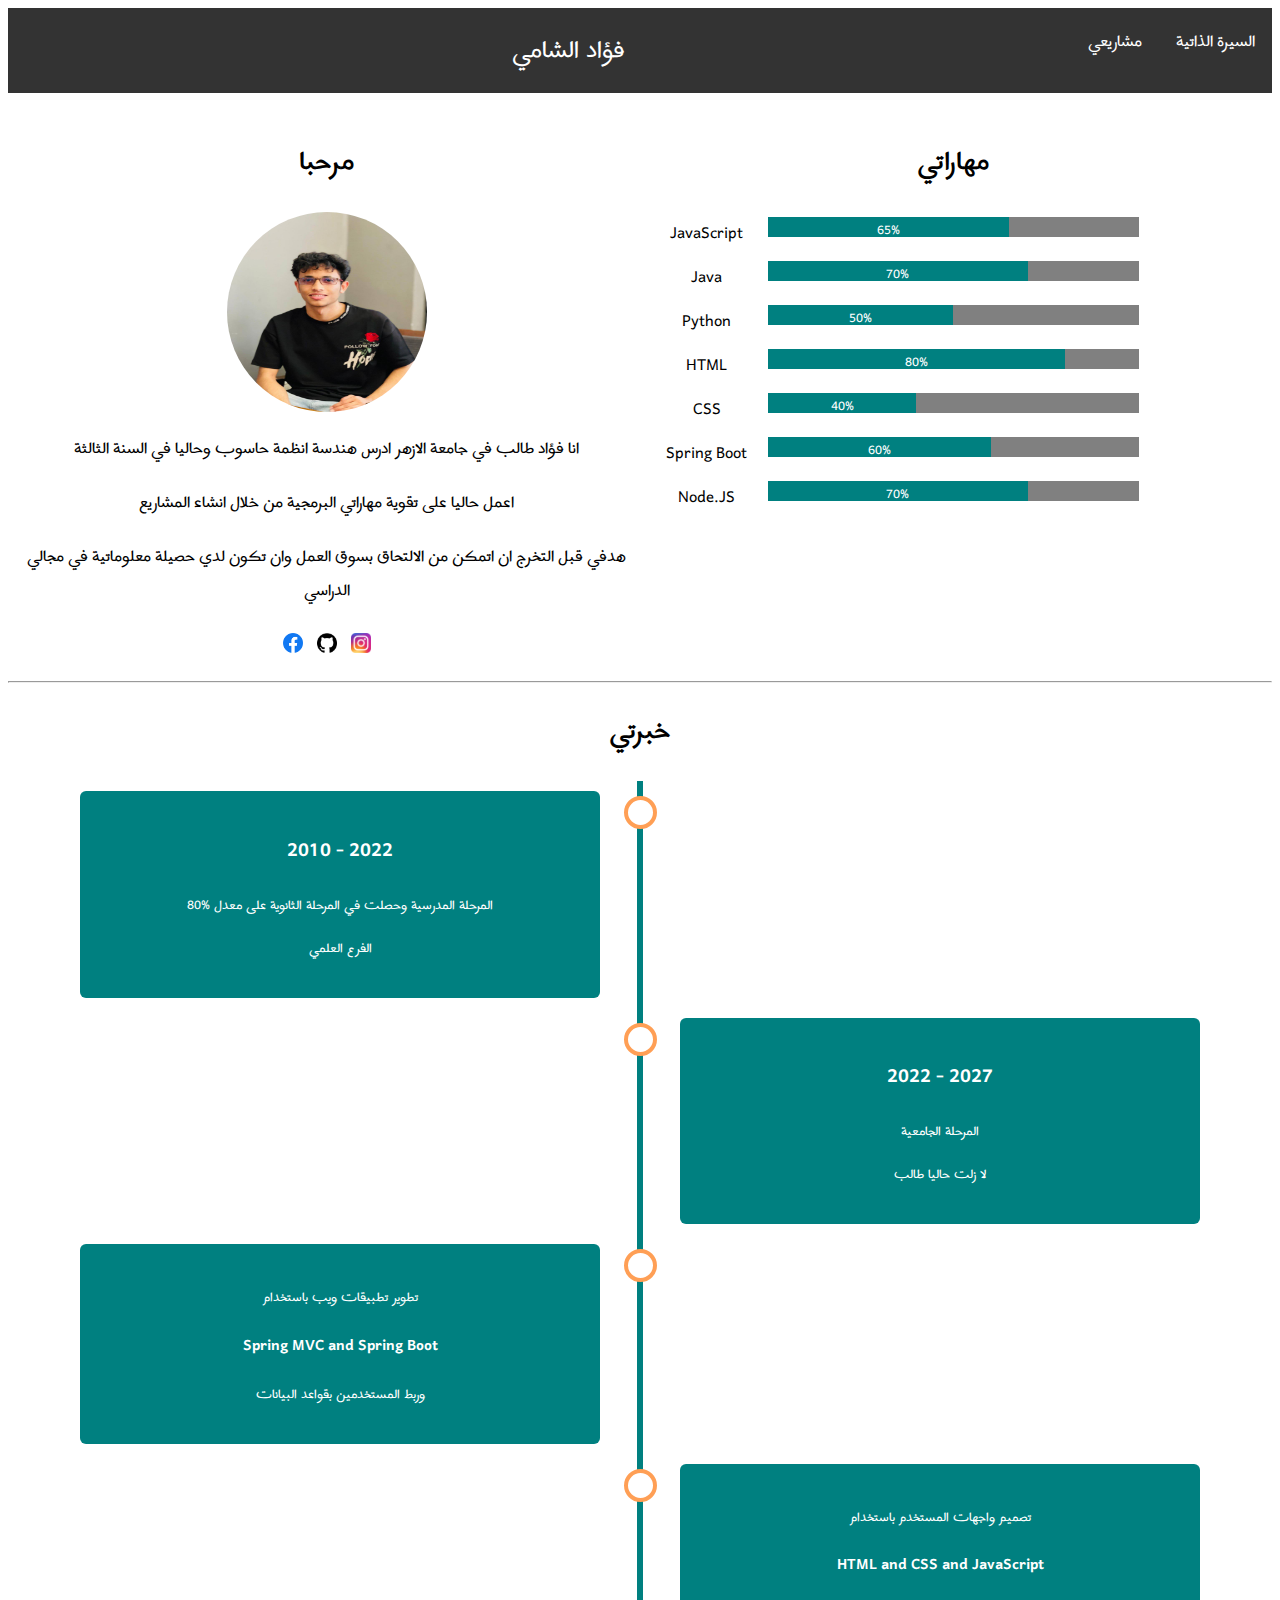
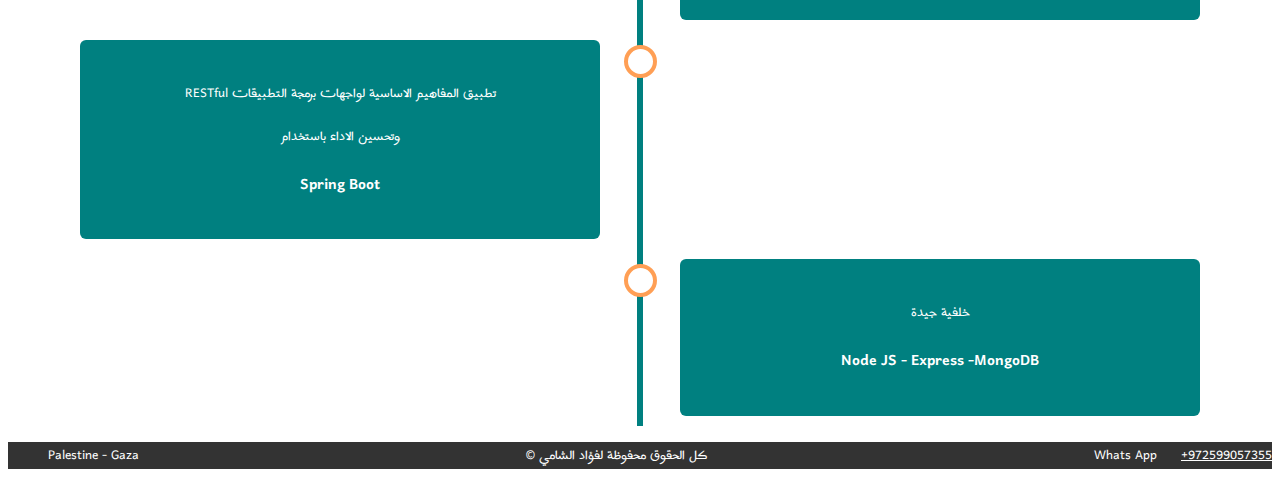
==== index.html @ 0c1c353c "Add files via upload" ====
<html>
    <head>
        <title>فؤاد الشامي</title>
        <link rel="stylesheet" href="./style.css">
        <link rel="stylesheet" href="./timline.css">

        <link rel="preconnect" href="https://fonts.googleapis.com">
<link rel="preconnect" href="https://fonts.gstatic.com" crossorigin>
<link href="https://fonts.googleapis.com/css2?family=Harmattan:wght@400;500;600;700&display=swap" rel="stylesheet">
    </head>
    <body>
        <div>
            <ul class="ul-menu">
                <li class="li-menu"><a class="a-menu" href="index.html">السيرة الذاتية</a></li>
                <li class="li-menu"><a class="a-menu" href="projects.html">مشاريعي</a></li>
               <a class="title-menu" href="index.html">فؤاد الشامي</a>
            </ul>
        </div>

        <div id="row1" class="row">

            <div class="column">
                <h1>مرحبا</h1>
                <img src="images/photo_2024-11-18_07-16-49.jpg" class="profile">
                <div class="bio"><p>انا فؤاد  طالب في جامعة الازهر ادرس هندسة انظمة حاسوب وحاليا في السنة الثالثة </p>
                    <p>اعمل حاليا على تقوية مهاراتي البرمجية من خلال انشاء المشاريع  </p>
                    <p>هدفي قبل التخرج ان اتمكن من الالتحاق بسوق العمل وان تكون لدي حصيلة معلوماتية في مجالي الدراسي</p></div>
                <div>
                    <a target="_blank" href="https://www.facebook.com/profile.php?id=100011830934035&mibextid=LQQJ4d"><img src="images/icon_facebook.png" class="social"></a>
                    <a target="_blank" href="https://github.com/itsfouad1"> <img src="images/icon_github.png" class="social"></a>
                    <a target="_blank" href="https://www.instagram.com/itsfouad1?igsh=MTEzYWp3OTJkNTltOA%3D%3D&utm_source=qr"> <img src="images/icon_instagram.png" class="social"></a>
                </div>
            </div>

            <div class="column">
                <h1>مهاراتي</h1>
                <div  id="skill1" class="row">
                    <div class="left">JavaScript</div>
                    <div class="right">
                        <li>
                            <span class="main-bar">
                            <span class="javascript">65%</span>
                            </span>
                        </li>
                    </div>
                    
                </div>
                <div id="skill2" class="row">
                    <div class="left">Java</div>
                    <div class="right">
                        <li>
                            <span class="main-bar">
                            <span class="java">70%</span>
                            </span>
                        </li>
                    </div>
                    
                </div>
                <div id="skill3" class="row">
                    <div class="left">Python</div>
                    <div class="right">
                        <li>
                            <span class="main-bar">
                            <span class="python">50%</span>
                            </span>
                        </li>
                    </div>
                    
                </div>
                <div id="skill4" class="row">
                    <div class="left">HTML</div>
                    <div class="right">
                        <li>
                            <span class="main-bar">
                            <span class="html">80%</span>
                            </span>
                        </li>
                    </div>
                    
                </div>
                <div id="skill5" class="row">
                    <div class="left">CSS</div>
                    <div class="right">
                        <li>
                            <span class="main-bar">
                            <span class="css">40%</span>
                            </span>
                        </li>
                    </div>    
                </div>
                <div id="skill6" class="row">
                    <div class="left">Spring Boot</div>
                    <div class="right">
                        <li>
                            <span class="main-bar">
                            <span class="spring">60%</span>
                            </span>
                        </li>
                    </div>    
                </div>
                <div id="skill6" class="row">
                    <div class="left">Node.JS</div>
                    <div class="right">
                        <li>
                            <span class="main-bar">
                            <span class="node">70%</span>
                            </span>
                        </li>
                    </div>    
                </div>
            </div>

        </div>
        <hr/>
        <h1 style="text-align: center;">خبرتي</h1>
        <div class="timeline">
            <div class="container left-timeline">
              <div class="content">
                <h2>2010 - 2022</h2>
                <p>المرحلة المدرسية وحصلت في المرحلة الثانوية على معدل %80</p>
                <p>الفرع العلمي</p>
              </div>
              
            </div>
            <div class="container right-timeline">
              <div class="content">
                <h2>2022 - 2027</h2>
                <p>المرحلة الجامعية</p>
                <p>لا زلت حاليا طالب</p>
              </div>
            </div>
            <div class="container left-timeline">
                <div class="content">
                  <h2></h2>
                  <p>تطوير تطبيقات ويب باستخدام </p>
                  <h3>Spring MVC and Spring Boot</h3>
                  <p>وربط المستخدمين بقواعد البيانات</p>
                </div>
              </div>
              <div class="container right-timeline">
                <div class="content">
                  <h2></h2>
                  <p>تصميم واجهات المستخدم باستخدام </p>
                  <h3>HTML and CSS and JavaScript</h3>
                </div>
              </div>
              <div class="container left-timeline">
                <div class="content">
                  <h2></h2>
                  <p>RESTful
                    تطبيق المفاهيم الاساسية لواجهات برمجة التطبيقات  </p>
                  <p>وتحسين الاداء باستخدام</p>
                  <h3>Spring Boot</h3>
                </div>
              </div>
              <div class="container right-timeline">
                <div class="content">
                  <h2></h2>
                  <p>خلفية جيدة</p>
                  <h3>Node JS - Express -MongoDB</h3>
                </div>
              </div>
          </div>
           
          <footer class="footer">
            <div>
            <ul>
            <li class="li-number"><a class="l-number" href="https://wa.me/<972599057355>" >+972599057355</a></li>
            <li class="li-footer">Whats App</li>
            <li class="li-footer2">Palestine - Gaza</li></ul>
        </div>
            <p>© كل الحقوق محفوظة لفؤاد الشامي</p>
          </footer>
          
    </body>
</html>
---- style.css ----
*{
    list-style-type: none;

}
body{
    font-family: "Harmattan", serif;
    background-color: #ffffff;

}
.ul-menu {
    background-color: #333;
    color:#ffffff;
    overflow: hidden;
    text-align: center;
}

.li-menu{
    float: right;
}

.a-menu{
    text-decoration: none;
    color: #ffffff;
    font-size: 20px;
    display: block;
    padding: 17px;

}
.li-menu a:hover{
    background-color: black;
}
.title-menu{
    text-decoration: none;

    color: #ffffff;
    font-size: 30px; 
    display: inline;
    display: block;
    padding: 17px;
}
.column{
    width: 50%;
    float: left;
    text-align: center;
}
.profile{
    width: 200px;
    height: 200px;
    border-radius: 200px;
}
.social{
    width: 30px;
    padding: 5px;
}
.left{
    font-size: 20px;
    width: 20%;
    float: left;
}
.right{
    width: 60%;
    float: left;
}
.row{
    padding: 5px;
}
.row:after{
    display: table;
    clear: both;
    content: "";
}
.main-bar{
    background-color: grey;
    display: block;
    height: 20px;
   
}
.main-bar span{
    background-color: teal;
    height: 20px;
    display: block;
    color: white;
}
.javascript{
    width: 65%;
    animation: javascript 2s;
}
.java{
    width: 70%;
    animation: java 2s;
}
.python{
    width: 50%;
    animation: python 2s;
}
.html{
    width: 80%;
    animation: html 2s;
}
.css{
    width: 40%;
    animation: css 2s;
}
.spring{
    width: 60%;
    animation: spring 2s;
}
.node{
    width: 70%;
    animation: node 2s;
}
@keyframes javascript {
    0%{
        width: 0%;
        background-color: aquamarine;
    }
    100%{
        width: 65%;
        background-color: teal;
    }
}
@keyframes java {
    0%{
        width: 0%;
        background-color: aquamarine;

    }
    100%{
        width: 70%;
        background-color: teal;

    }
}
@keyframes python {
    0%{
        width: 0%;
        background-color: aquamarine;

    }
    100%{
        width: 50%;
        background-color: teal;

    }
}
@keyframes html {
    0%{
        width: 0%;
        background-color: aquamarine;

    }
    100%{
        width: 80%;
        background-color: teal;

    }
}
@keyframes css {
    0%{
        width: 0%;
        background-color: aquamarine;

    }
    100%{
        width: 40%;
        background-color: teal;

    }}
    @keyframes spring {
        0%{
            width: 0%;
            background-color: aquamarine;
    
        }
        100%{
            width: 60%;
            background-color: teal;
    
        }

}
@keyframes node {
    0%{
        width: 0%;
        background-color: aquamarine;

    }
    100%{
        width: 70%;
        background-color: teal;

    }
}
.footer{
    background-color: #333;
    text-align: center;
    color: #ffffff;
    
}
.right-footer {
    right: 0px;
    width: 300px;
    padding: 10px;
    line-height: 5px ;
  }

.bio{
    font-size: 20px;
}
@media screen and (max-width:600px) {
    .column{
        width: 100%;
    }
}
.li-number{
    color: #ffffff;
    float: right;
    padding-left: 2%;


}
.l-number{
    color: #ffffff;
    border-radius: 20%;
}
.li-number a:hover{
    background-color: teal; 
}
.li-footer{
    float: right;

}
.li-footer2{
    float: left;

}


/* .harmattan-regular {
    font-family: "Harmattan", serif;
    font-weight: 400;
    font-style: normal;
  }
  
  .harmattan-medium {
    font-family: "Harmattan", serif;
    font-weight: 500;
    font-style: normal;
  }
  
  .harmattan-semibold {
    font-family: "Harmattan", serif;
    font-weight: 600;
    font-style: normal;
  }
  
  .harmattan-bold {
    font-family: "Harmattan", serif;
    font-weight: 700;
    font-style: normal;
  }
  
   */
---- timline.css ----
* {
    box-sizing: border-box;
  }
  
 
  
  /* The actual timeline (the vertical ruler) */
  .timeline {
    position: relative;
    max-width: 1200px;
    margin: 0 auto;
  }
  
  /* The actual timeline (the vertical ruler) */
  .timeline::after {
    content: '';
    position: absolute;
    width: 6px;
    background-color: teal;
    top: 0;
    bottom: 0;
    left: 50%;
    margin-left: -3px;
  }
  
  /* Container around content */
  .container {
    padding: 10px 40px;
    position: relative;
    background-color: inherit;
    width: 50%;
  }
  
  /* The circles on the timeline */
  .container::after {
    content: '';
    position: absolute;
    width: 25px;
    height: 25px;
    right: -17px;
    background-color: white;
    border: 4px solid #FF9F55;
    top: 15px;
    border-radius: 50%;
    z-index: 1;
  }
  
  /* Place the container to the left */
  .left-timeline {
    left: 0;
  }
  
  /* Place the container to the right */
  .right-timeline {
    left: 50%;
  }
  
  /* Add arrows to the left container (pointing right) */
  .left-timeline::before {
    content: " ";
    height: 0;
    position: absolute;
    top: 22px;
    width: 0;
    z-index: 1;
    right: 30px;
    border: medium solid white;
    border-width: 10px 0 10px 10px;
    border-color: transparent transparent transparent white;
  }
  
  /* Add arrows to the right container (pointing left) */
  .right-timeline::before {
    content: " ";
    height: 0;
    position: absolute;
    top: 22px;
    width: 0;
    z-index: 1;
    left: 30px;
    border: medium solid white;
    border-width: 10px 10px 10px 0;
    border-color: transparent white transparent transparent;
  }
  
  /* Fix the circle for containers on the right side */
  .right-timeline::after {
    left: -16px;
  }
  
  /* The actual content */
  .content {
    padding: 20px 30px;
    background-color: teal;
    position: relative;
    border-radius: 6px;
    text-align: center;
    color: white;
  }
  
  /* Media queries - Responsive timeline on screens less than 600px wide */
  @media screen and (max-width: 600px) {
  /* Place the timelime to the left */
    .timeline::after {
      left: 31px;
    }
  
  /* Full-width containers */
    .container {
      width: 100%;
      padding-left: 70px;
      padding-right: 25px;
    }
  
  /* Make sure that all arrows are pointing leftwards */
    .container::before {
      left: 60px;
      border: medium solid white;
      border-width: 10px 10px 10px 0;
      border-color: transparent white transparent transparent;
    }
  
  /* Make sure all circles are at the same spot */
    .left-timeline::after, .right-timeline::after {
      left: 15px;
    }
  
  /* Make all right containers behave like the left ones */
    .right-timeline {
      left: 0%;
    }
  }
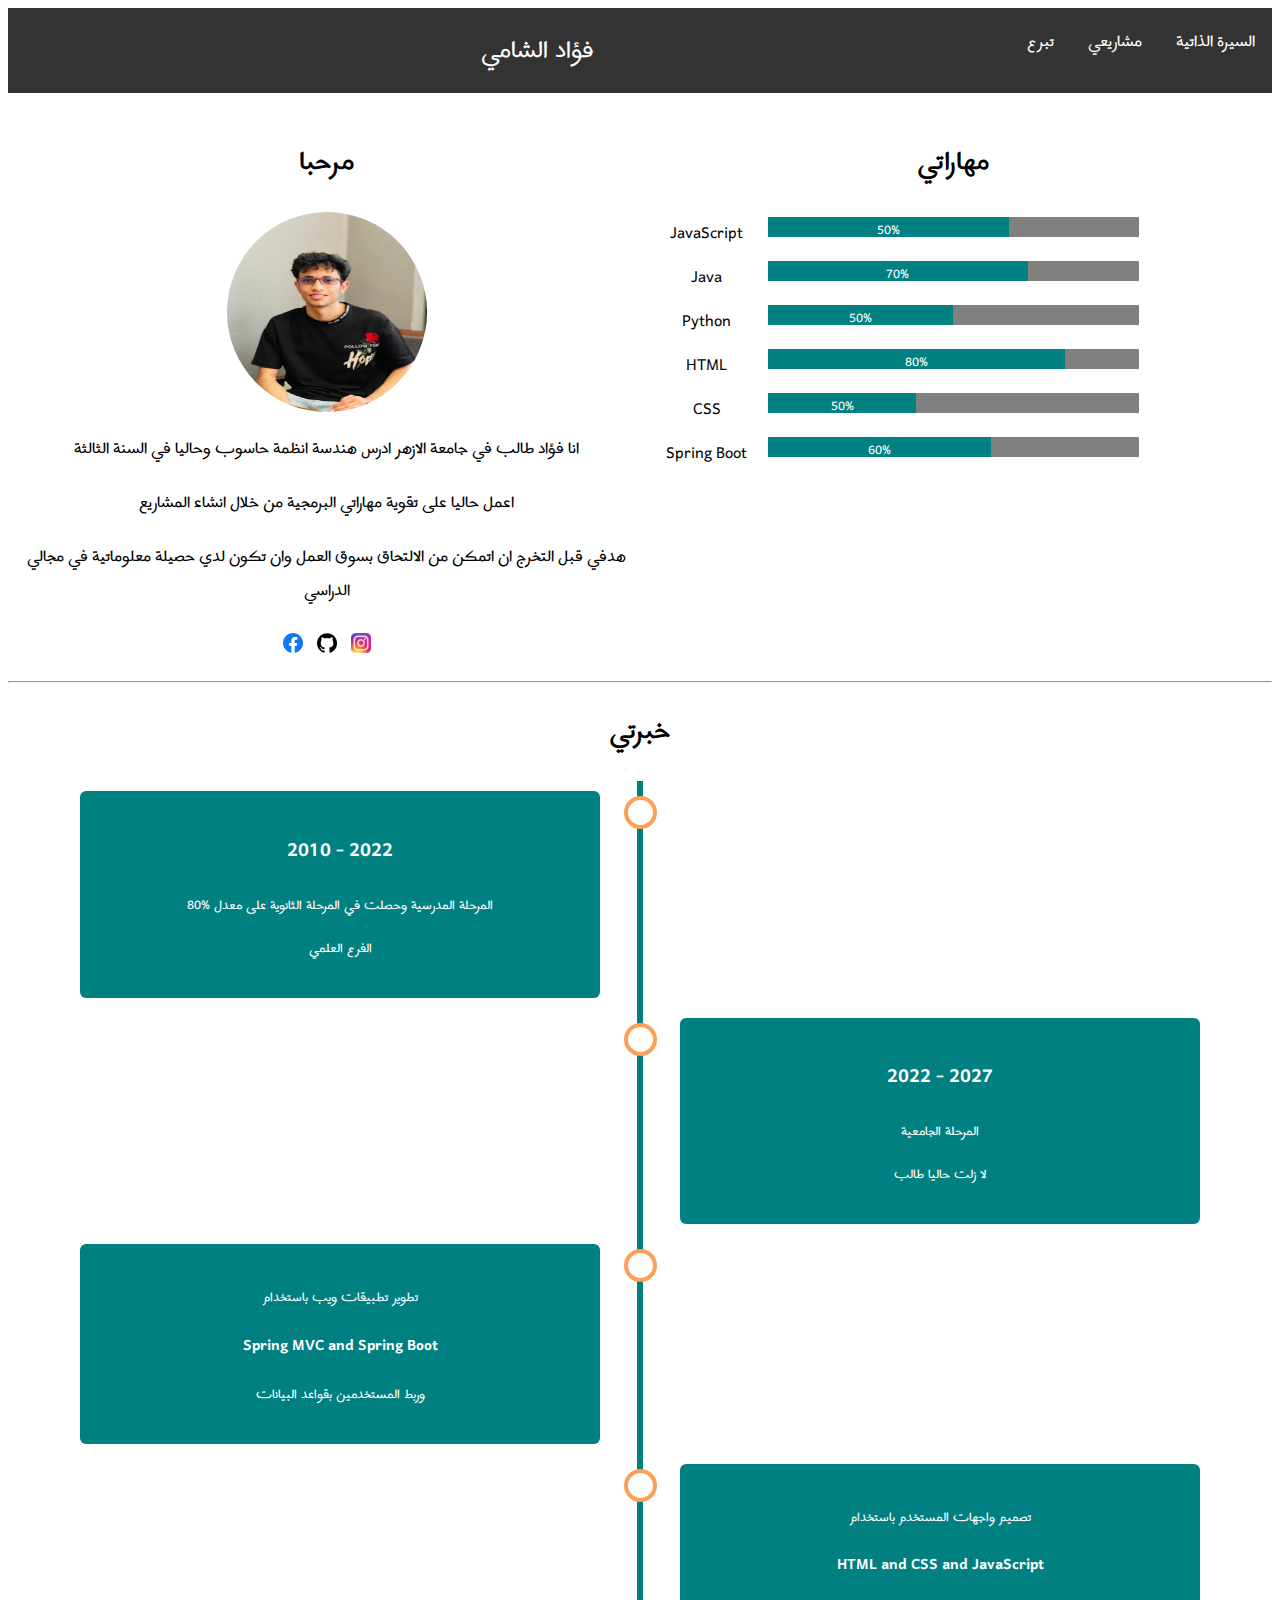
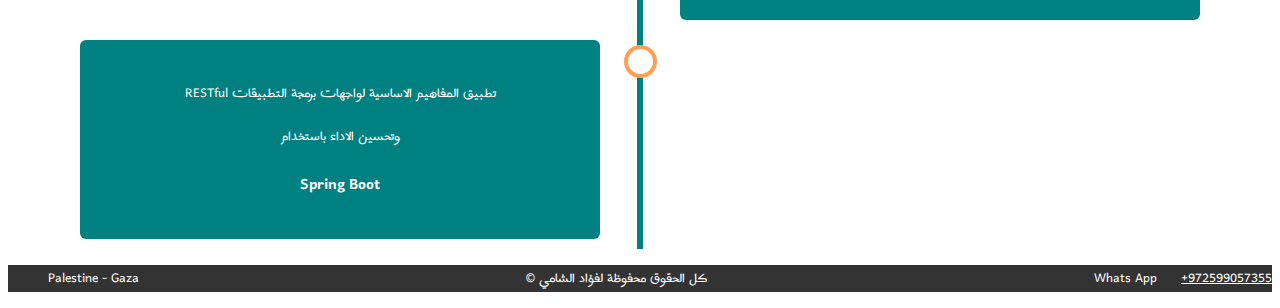
==== commit 645c39a9: "Update index.html" ====
--- a/index.html
+++ b/index.html
@@ -1,8 +1,8 @@
 <html>
     <head>
         <title>فؤاد الشامي</title>
-        <link rel="stylesheet" href="./style.css">
-        <link rel="stylesheet" href="./timline.css">
+        <link rel="stylesheet" href="style.css">
+        <link rel="stylesheet" href="timline.css">
 
         <link rel="preconnect" href="https://fonts.googleapis.com">
 <link rel="preconnect" href="https://fonts.gstatic.com" crossorigin>
@@ -13,8 +13,11 @@
             <ul class="ul-menu">
                 <li class="li-menu"><a class="a-menu" href="index.html">السيرة الذاتية</a></li>
                 <li class="li-menu"><a class="a-menu" href="projects.html">مشاريعي</a></li>
+                <li class="li-menu"><a class="a-menu" href="donation.html">تبرع</a></li>
+
                <a class="title-menu" href="index.html">فؤاد الشامي</a>
             </ul>
+            
         </div>
 
         <div id="row1" class="row">
@@ -39,7 +42,7 @@
                     <div class="right">
                         <li>
                             <span class="main-bar">
-                            <span class="javascript">65%</span>
+                            <span class="javascript">50%</span>
                             </span>
                         </li>
                     </div>
@@ -83,7 +86,7 @@
                     <div class="right">
                         <li>
                             <span class="main-bar">
-                            <span class="css">40%</span>
+                            <span class="css">50%</span>
                             </span>
                         </li>
                     </div>    
@@ -94,16 +97,6 @@
                         <li>
                             <span class="main-bar">
                             <span class="spring">60%</span>
-                            </span>
-                        </li>
-                    </div>    
-                </div>
-                <div id="skill6" class="row">
-                    <div class="left">Node.JS</div>
-                    <div class="right">
-                        <li>
-                            <span class="main-bar">
-                            <span class="node">70%</span>
                             </span>
                         </li>
                     </div>    
@@ -153,13 +146,6 @@
                   <h3>Spring Boot</h3>
                 </div>
               </div>
-              <div class="container right-timeline">
-                <div class="content">
-                  <h2></h2>
-                  <p>خلفية جيدة</p>
-                  <h3>Node JS - Express -MongoDB</h3>
-                </div>
-              </div>
           </div>
            
           <footer class="footer">
@@ -170,7 +156,17 @@
             <li class="li-footer2">Palestine - Gaza</li></ul>
         </div>
             <p>© كل الحقوق محفوظة لفؤاد الشامي</p>
+           
           </footer>
           
     </body>
+    <script src='https://storage.ko-fi.com/cdn/scripts/overlay-widget.js'></script>
+    <script>
+      kofiWidgetOverlay.draw('itsfouad', {
+        'type': 'floating-chat',
+        'floating-chat.donateButton.text': 'Support me',
+        'floating-chat.donateButton.background-color': '#5bc0de',
+        'floating-chat.donateButton.text-color': '#323842'
+      });
+    </script>
 </html>
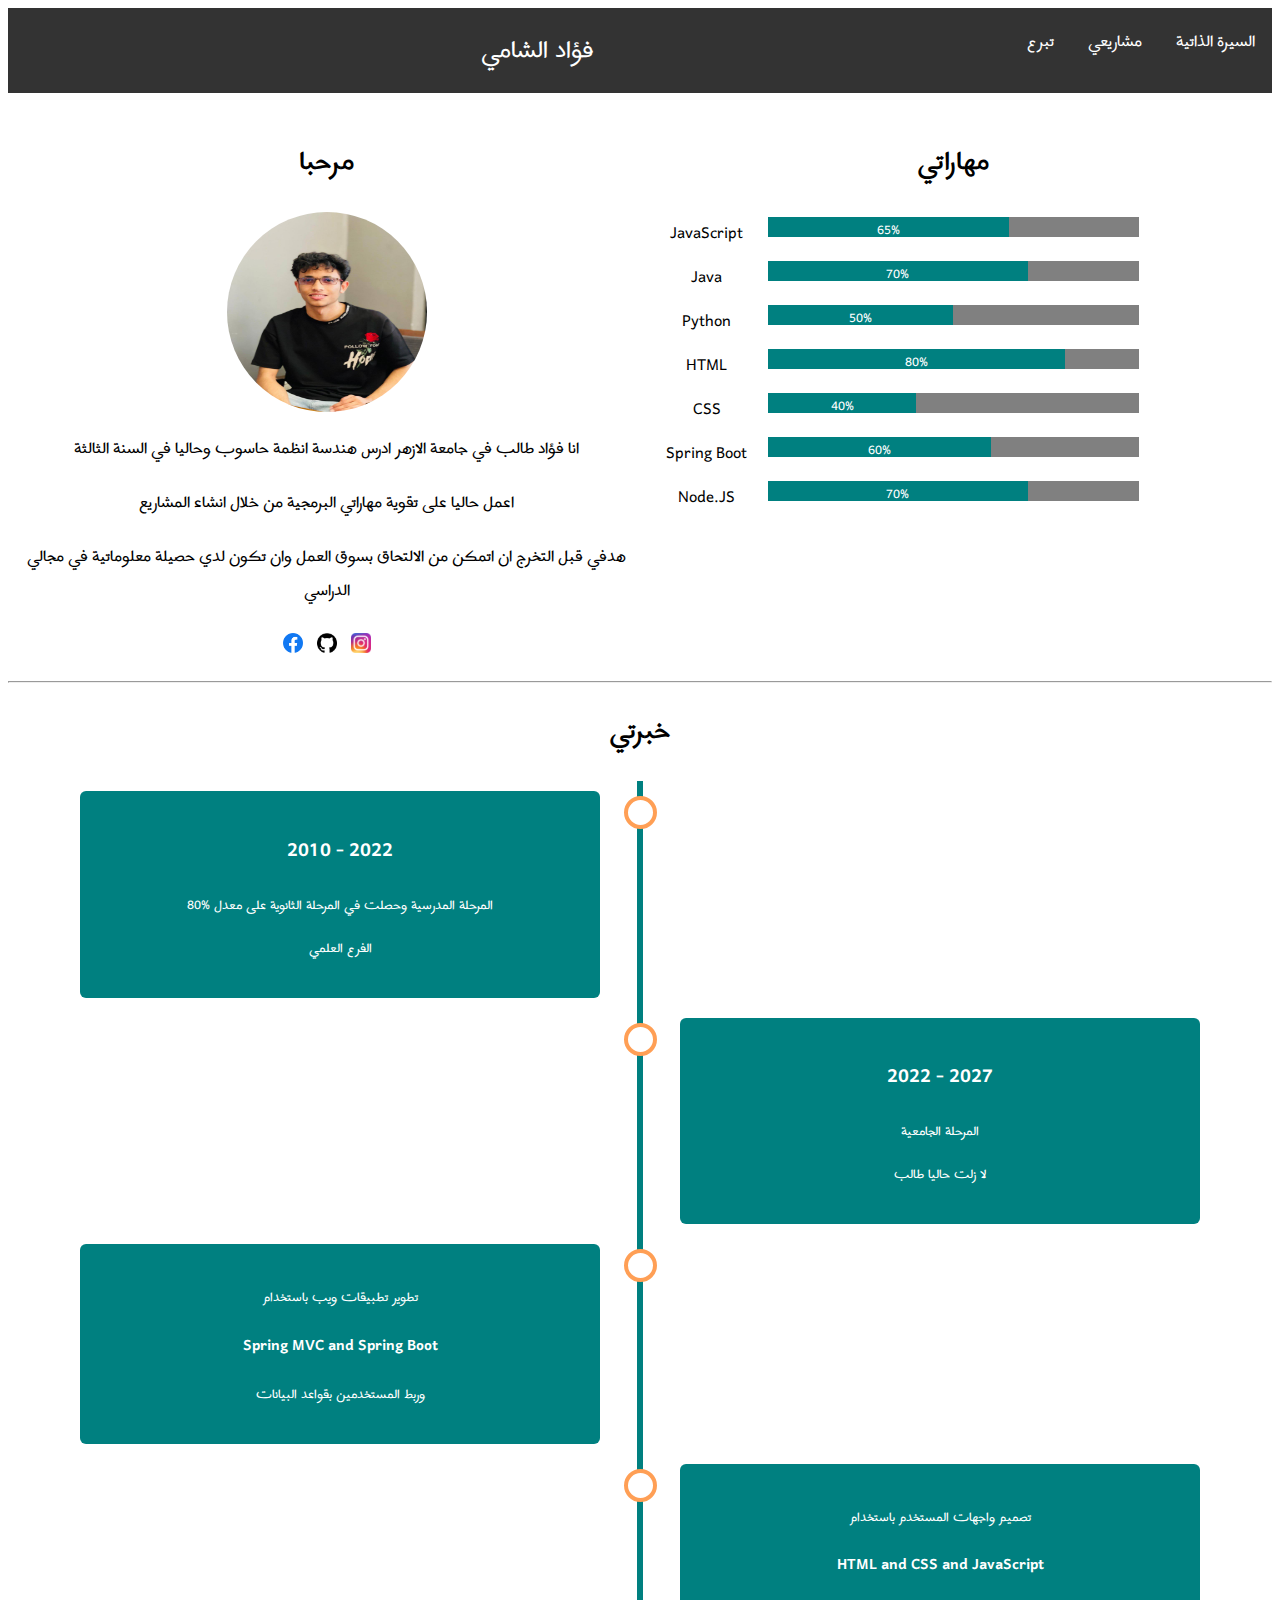
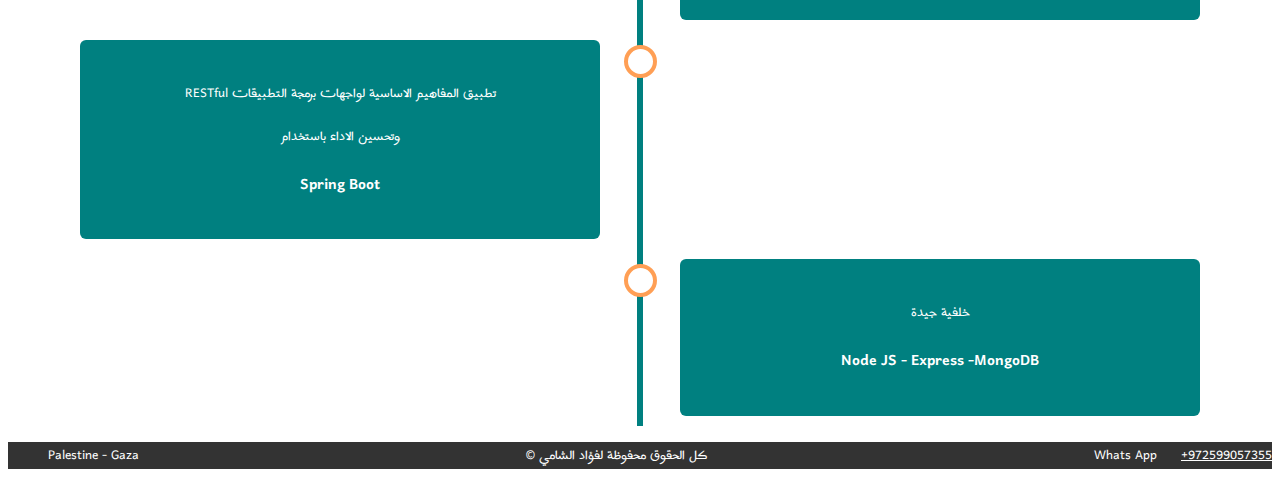
==== commit 23ea89dd: "Update index.html" ====
--- a/index.html
+++ b/index.html
@@ -1,166 +1,180 @@
 <html>
-    <head>
-        <title>فؤاد الشامي</title>
-        <link rel="stylesheet" href="style.css">
-        <link rel="stylesheet" href="timline.css">
+     <head>
+         <title>فؤاد الشامي</title>
+         <link rel="stylesheet" href="./style.css">
+         <link rel="stylesheet" href="./timline.css">
+ 
+         <link rel="preconnect" href="https://fonts.googleapis.com">
+ <link rel="preconnect" href="https://fonts.gstatic.com" crossorigin>
+ <link href="https://fonts.googleapis.com/css2?family=Harmattan:wght@400;500;600;700&display=swap" rel="stylesheet">
+     </head>
+     <body>
+         <div>
+             <ul class="ul-menu">
+                 <li class="li-menu"><a class="a-menu" href="index.html">السيرة الذاتية</a></li>
+                 <li class="li-menu"><a class="a-menu" href="projects.html">مشاريعي</a></li>
+                 <li class="li-menu"><a class="a-menu" href="donation.html">تبرع</a></li>
 
-        <link rel="preconnect" href="https://fonts.googleapis.com">
-<link rel="preconnect" href="https://fonts.gstatic.com" crossorigin>
-<link href="https://fonts.googleapis.com/css2?family=Harmattan:wght@400;500;600;700&display=swap" rel="stylesheet">
-    </head>
-    <body>
-        <div>
-            <ul class="ul-menu">
-                <li class="li-menu"><a class="a-menu" href="index.html">السيرة الذاتية</a></li>
-                <li class="li-menu"><a class="a-menu" href="projects.html">مشاريعي</a></li>
-                <li class="li-menu"><a class="a-menu" href="donation.html">تبرع</a></li>
 
-               <a class="title-menu" href="index.html">فؤاد الشامي</a>
-            </ul>
+                <a class="title-menu" href="index.html">فؤاد الشامي</a>
+             </ul>
+         </div>
+ 
+         <div id="row1" class="row">
+ 
+             <div class="column">
+                 <h1>مرحبا</h1>
+                 <img src="images/photo_2024-11-18_07-16-49.jpg" class="profile">
+                 <div class="bio"><p>انا فؤاد  طالب في جامعة الازهر ادرس هندسة انظمة حاسوب وحاليا في السنة الثالثة </p>
+                     <p>اعمل حاليا على تقوية مهاراتي البرمجية من خلال انشاء المشاريع  </p>
+                     <p>هدفي قبل التخرج ان اتمكن من الالتحاق بسوق العمل وان تكون لدي حصيلة معلوماتية في مجالي الدراسي</p></div>
+                 <div>
+                     <a target="_blank" href="https://www.facebook.com/profile.php?id=100011830934035&mibextid=LQQJ4d"><img src="images/icon_facebook.png" class="social"></a>
+                     <a target="_blank" href="https://github.com/itsfouad1"> <img src="images/icon_github.png" class="social"></a>
+                     <a target="_blank" href="https://www.instagram.com/itsfouad1?igsh=MTEzYWp3OTJkNTltOA%3D%3D&utm_source=qr"> <img src="images/icon_instagram.png" class="social"></a>
+                 </div>
+             </div>
+ 
+             <div class="column">
+                 <h1>مهاراتي</h1>
+                 <div  id="skill1" class="row">
+                     <div class="left">JavaScript</div>
+                     <div class="right">
+                         <li>
+                             <span class="main-bar">
+                             <span class="javascript">65%</span>
+                             </span>
+                         </li>
+                     </div>
+                     
+                 </div>
+                 <div id="skill2" class="row">
+                     <div class="left">Java</div>
+                     <div class="right">
+                         <li>
+                             <span class="main-bar">
+                             <span class="java">70%</span>
+                             </span>
+                         </li>
+                     </div>
+                     
+                 </div>
+                 <div id="skill3" class="row">
+                     <div class="left">Python</div>
+                     <div class="right">
+                         <li>
+                             <span class="main-bar">
+                             <span class="python">50%</span>
+                             </span>
+                         </li>
+                     </div>
+                     
+                 </div>
+                 <div id="skill4" class="row">
+                     <div class="left">HTML</div>
+                     <div class="right">
+                         <li>
+                             <span class="main-bar">
+                             <span class="html">80%</span>
+                             </span>
+                         </li>
+                     </div>
+                     
+                 </div>
+                 <div id="skill5" class="row">
+                     <div class="left">CSS</div>
+                     <div class="right">
+                         <li>
+                             <span class="main-bar">
+                             <span class="css">40%</span>
+                             </span>
+                         </li>
+                     </div>    
+                 </div>
+                 <div id="skill6" class="row">
+                     <div class="left">Spring Boot</div>
+                     <div class="right">
+                         <li>
+                             <span class="main-bar">
+                             <span class="spring">60%</span>
+                             </span>
+                         </li>
+                     </div>    
+                 </div>
+                 <div id="skill6" class="row">
+                     <div class="left">Node.JS</div>
+                     <div class="right">
+                         <li>
+                             <span class="main-bar">
+                             <span class="node">70%</span>
+                             </span>
+                         </li>
+                     </div>    
+                 </div>
+             </div>
+ 
+         </div>
+         <hr/>
+         <h1 style="text-align: center;">خبرتي</h1>
+         <div class="timeline">
+             <div class="container left-timeline">
+               <div class="content">
+                 <h2>2010 - 2022</h2>
+                 <p>المرحلة المدرسية وحصلت في المرحلة الثانوية على معدل %80</p>
+                 <p>الفرع العلمي</p>
+               </div>
+               
+             </div>
+             <div class="container right-timeline">
+               <div class="content">
+                 <h2>2022 - 2027</h2>
+                 <p>المرحلة الجامعية</p>
+                 <p>لا زلت حاليا طالب</p>
+               </div>
+             </div>
+             <div class="container left-timeline">
+                 <div class="content">
+                   <h2></h2>
+                   <p>تطوير تطبيقات ويب باستخدام </p>
+                   <h3>Spring MVC and Spring Boot</h3>
+                   <p>وربط المستخدمين بقواعد البيانات</p>
+                 </div>
+               </div>
+               <div class="container right-timeline">
+                 <div class="content">
+                   <h2></h2>
+                   <p>تصميم واجهات المستخدم باستخدام </p>
+                   <h3>HTML and CSS and JavaScript</h3>
+                 </div>
+               </div>
+               <div class="container left-timeline">
+                 <div class="content">
+                   <h2></h2>
+                   <p>RESTful
+                     تطبيق المفاهيم الاساسية لواجهات برمجة التطبيقات  </p>
+                   <p>وتحسين الاداء باستخدام</p>
+                   <h3>Spring Boot</h3>
+                 </div>
+               </div>
+               <div class="container right-timeline">
+                 <div class="content">
+                   <h2></h2>
+                   <p>خلفية جيدة</p>
+                   <h3>Node JS - Express -MongoDB</h3>
+                 </div>
+               </div>
+           </div>
             
-        </div>
-
-        <div id="row1" class="row">
-
-            <div class="column">
-                <h1>مرحبا</h1>
-                <img src="images/photo_2024-11-18_07-16-49.jpg" class="profile">
-                <div class="bio"><p>انا فؤاد  طالب في جامعة الازهر ادرس هندسة انظمة حاسوب وحاليا في السنة الثالثة </p>
-                    <p>اعمل حاليا على تقوية مهاراتي البرمجية من خلال انشاء المشاريع  </p>
-                    <p>هدفي قبل التخرج ان اتمكن من الالتحاق بسوق العمل وان تكون لدي حصيلة معلوماتية في مجالي الدراسي</p></div>
-                <div>
-                    <a target="_blank" href="https://www.facebook.com/profile.php?id=100011830934035&mibextid=LQQJ4d"><img src="images/icon_facebook.png" class="social"></a>
-                    <a target="_blank" href="https://github.com/itsfouad1"> <img src="images/icon_github.png" class="social"></a>
-                    <a target="_blank" href="https://www.instagram.com/itsfouad1?igsh=MTEzYWp3OTJkNTltOA%3D%3D&utm_source=qr"> <img src="images/icon_instagram.png" class="social"></a>
-                </div>
-            </div>
-
-            <div class="column">
-                <h1>مهاراتي</h1>
-                <div  id="skill1" class="row">
-                    <div class="left">JavaScript</div>
-                    <div class="right">
-                        <li>
-                            <span class="main-bar">
-                            <span class="javascript">50%</span>
-                            </span>
-                        </li>
-                    </div>
-                    
-                </div>
-                <div id="skill2" class="row">
-                    <div class="left">Java</div>
-                    <div class="right">
-                        <li>
-                            <span class="main-bar">
-                            <span class="java">70%</span>
-                            </span>
-                        </li>
-                    </div>
-                    
-                </div>
-                <div id="skill3" class="row">
-                    <div class="left">Python</div>
-                    <div class="right">
-                        <li>
-                            <span class="main-bar">
-                            <span class="python">50%</span>
-                            </span>
-                        </li>
-                    </div>
-                    
-                </div>
-                <div id="skill4" class="row">
-                    <div class="left">HTML</div>
-                    <div class="right">
-                        <li>
-                            <span class="main-bar">
-                            <span class="html">80%</span>
-                            </span>
-                        </li>
-                    </div>
-                    
-                </div>
-                <div id="skill5" class="row">
-                    <div class="left">CSS</div>
-                    <div class="right">
-                        <li>
-                            <span class="main-bar">
-                            <span class="css">50%</span>
-                            </span>
-                        </li>
-                    </div>    
-                </div>
-                <div id="skill6" class="row">
-                    <div class="left">Spring Boot</div>
-                    <div class="right">
-                        <li>
-                            <span class="main-bar">
-                            <span class="spring">60%</span>
-                            </span>
-                        </li>
-                    </div>    
-                </div>
-            </div>
-
-        </div>
-        <hr/>
-        <h1 style="text-align: center;">خبرتي</h1>
-        <div class="timeline">
-            <div class="container left-timeline">
-              <div class="content">
-                <h2>2010 - 2022</h2>
-                <p>المرحلة المدرسية وحصلت في المرحلة الثانوية على معدل %80</p>
-                <p>الفرع العلمي</p>
-              </div>
-              
-            </div>
-            <div class="container right-timeline">
-              <div class="content">
-                <h2>2022 - 2027</h2>
-                <p>المرحلة الجامعية</p>
-                <p>لا زلت حاليا طالب</p>
-              </div>
-            </div>
-            <div class="container left-timeline">
-                <div class="content">
-                  <h2></h2>
-                  <p>تطوير تطبيقات ويب باستخدام </p>
-                  <h3>Spring MVC and Spring Boot</h3>
-                  <p>وربط المستخدمين بقواعد البيانات</p>
-                </div>
-              </div>
-              <div class="container right-timeline">
-                <div class="content">
-                  <h2></h2>
-                  <p>تصميم واجهات المستخدم باستخدام </p>
-                  <h3>HTML and CSS and JavaScript</h3>
-                </div>
-              </div>
-              <div class="container left-timeline">
-                <div class="content">
-                  <h2></h2>
-                  <p>RESTful
-                    تطبيق المفاهيم الاساسية لواجهات برمجة التطبيقات  </p>
-                  <p>وتحسين الاداء باستخدام</p>
-                  <h3>Spring Boot</h3>
-                </div>
-              </div>
-          </div>
-           
-          <footer class="footer">
-            <div>
-            <ul>
-            <li class="li-number"><a class="l-number" href="https://wa.me/<972599057355>" >+972599057355</a></li>
-            <li class="li-footer">Whats App</li>
-            <li class="li-footer2">Palestine - Gaza</li></ul>
-        </div>
-            <p>© كل الحقوق محفوظة لفؤاد الشامي</p>
-           
-          </footer>
-          
-    </body>
-    <script src='https://storage.ko-fi.com/cdn/scripts/overlay-widget.js'></script>
+           <footer class="footer">
+             <div>
+             <ul>
+             <li class="li-number"><a class="l-number" href="https://wa.me/<972599057355>" >+972599057355</a></li>
+             <li class="li-footer">Whats App</li>
+             <li class="li-footer2">Palestine - Gaza</li></ul>
+         </div>
+             <p>© كل الحقوق محفوظة لفؤاد الشامي</p>
+           </footer>
+           <script src='https://storage.ko-fi.com/cdn/scripts/overlay-widget.js'></script>
     <script>
       kofiWidgetOverlay.draw('itsfouad', {
         'type': 'floating-chat',
@@ -169,4 +183,5 @@
         'floating-chat.donateButton.text-color': '#323842'
       });
     </script>
-</html>
+     </body>
+ </html>
